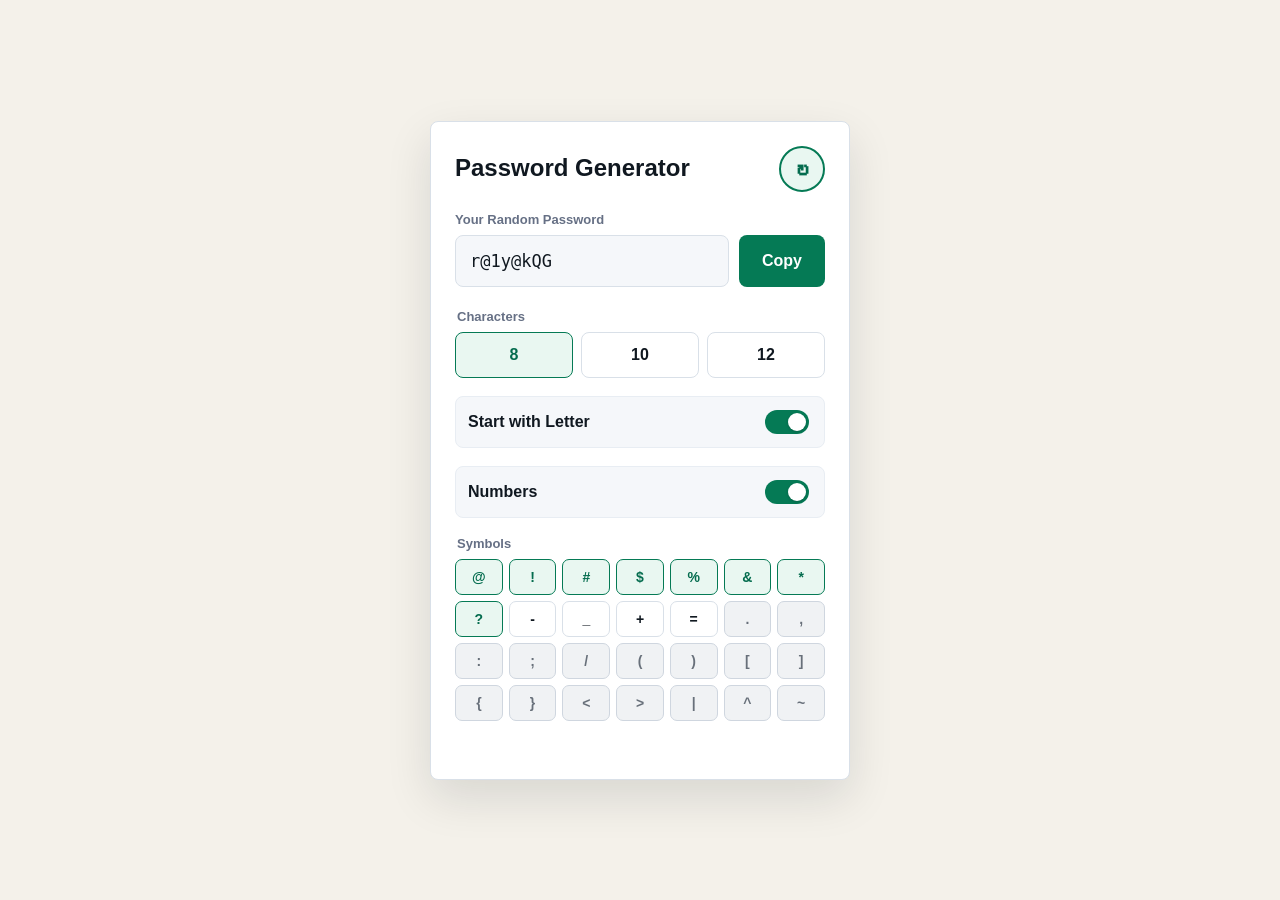
==== popup.html @ 5c017d9a "Add extension popup page" ====
<!doctype html>
<html lang="ko">
<head>
  <meta charset="utf-8" />
  <meta name="viewport" content="width=device-width, initial-scale=1" />
  <title>Password Generator</title>
  <link rel="stylesheet" href="styles.css" />
</head>
<body>
  <main class="generator-shell" aria-label="Password Generator">
    <section class="generator-panel">
      <div class="panel-header">
        <h1>Password Generator</h1>
        <button id="generate" class="refresh-button" type="button" aria-label="새 비밀번호 생성" title="새 비밀번호 생성">
          <span aria-hidden="true">↻</span>
        </button>
      </div>

      <label class="field-label" for="password">Your Random Password</label>
      <div class="password-row">
        <input id="password" type="text" readonly aria-live="polite" />
        <button id="copy" class="copy-button" type="button">Copy</button>
      </div>

      <div class="options">
        <fieldset class="option-block">
          <legend class="option-title">Characters</legend>
          <div class="length-options">
            <label><input type="radio" name="length" value="8" checked /><span>8</span></label>
            <label><input type="radio" name="length" value="10" /><span>10</span></label>
            <label><input type="radio" name="length" value="12" /><span>12</span></label>
          </div>
        </fieldset>

        <label class="switch-row">
          <span>Start with Letter</span>
          <input id="startWithLetter" type="checkbox" checked />
        </label>

        <label class="switch-row">
          <span>Numbers</span>
          <input id="useNumbers" type="checkbox" checked />
        </label>

        <fieldset class="option-block">
          <legend class="option-title">Symbols</legend>
          <div class="symbol-options">
            <label><input type="checkbox" name="symbol" value="@" checked /><span>@</span></label>
            <label><input type="checkbox" name="symbol" value="!" checked /><span>!</span></label>
            <label><input type="checkbox" name="symbol" value="#" checked /><span>#</span></label>
            <label><input type="checkbox" name="symbol" value="$" checked /><span>$</span></label>
            <label><input type="checkbox" name="symbol" value="%" checked /><span>%</span></label>
            <label><input type="checkbox" name="symbol" value="&amp;" checked /><span>&amp;</span></label>
            <label><input type="checkbox" name="symbol" value="*" checked /><span>*</span></label>
            <label><input type="checkbox" name="symbol" value="?" checked /><span>?</span></label>
            <label><input type="checkbox" name="symbol" value="-" /><span>-</span></label>
            <label><input type="checkbox" name="symbol" value="_" /><span>_</span></label>
            <label><input type="checkbox" name="symbol" value="+" /><span>+</span></label>
            <label><input type="checkbox" name="symbol" value="=" /><span>=</span></label>
            <label><input type="checkbox" name="symbol" value="." /><span class="symbol-caution" title="Small or easy to miss">.</span></label>
            <label><input type="checkbox" name="symbol" value="," /><span class="symbol-caution" title="Small or easy to miss">,</span></label>
            <label><input type="checkbox" name="symbol" value=":" /><span class="symbol-caution" title="Small or easy to miss">:</span></label>
            <label><input type="checkbox" name="symbol" value=";" /><span class="symbol-caution" title="Small or easy to miss">;</span></label>
            <label><input type="checkbox" name="symbol" value="/" /><span class="symbol-caution" title="Can be hard to distinguish">/</span></label>
            <label><input type="checkbox" name="symbol" value="(" /><span class="symbol-caution" title="Bracket symbol">(</span></label>
            <label><input type="checkbox" name="symbol" value=")" /><span class="symbol-caution" title="Bracket symbol">)</span></label>
            <label><input type="checkbox" name="symbol" value="[" /><span class="symbol-caution" title="Bracket symbol">[</span></label>
            <label><input type="checkbox" name="symbol" value="]" /><span class="symbol-caution" title="Bracket symbol">]</span></label>
            <label><input type="checkbox" name="symbol" value="{" /><span class="symbol-caution" title="Bracket symbol">{</span></label>
            <label><input type="checkbox" name="symbol" value="}" /><span class="symbol-caution" title="Bracket symbol">}</span></label>
            <label><input type="checkbox" name="symbol" value="&lt;" /><span class="symbol-caution" title="Can be hard to distinguish">&lt;</span></label>
            <label><input type="checkbox" name="symbol" value="&gt;" /><span class="symbol-caution" title="Can be hard to distinguish">&gt;</span></label>
            <label><input type="checkbox" name="symbol" value="|" /><span class="symbol-caution" title="Can be confused with I or l">|</span></label>
            <label><input type="checkbox" name="symbol" value="^" /><span class="symbol-caution" title="Small or easy to miss">^</span></label>
            <label><input type="checkbox" name="symbol" value="~" /><span class="symbol-caution" title="Small or easy to miss">~</span></label>
          </div>
        </fieldset>
      </div>

      <p id="message" class="message" aria-live="polite"></p>
    </section>
  </main>

  <script src="popup.js"></script>
</body>
</html>
---- styles.css ----
* {
  box-sizing: border-box;
}

:root {
  color-scheme: light;
  --page: #f4f1ea;
  --panel: #ffffff;
  --text: #101820;
  --muted: #667085;
  --border: #d9e0e8;
  --soft: #f5f7fa;
  --soft-border: #e8edf3;
  --primary: #057a55;
  --primary-dark: #046c4e;
  --focus: rgba(5, 122, 85, 0.2);
}

html,
body {
  min-height: 100%;
}

body {
  margin: 0;
  font-family: Inter, -apple-system, BlinkMacSystemFont, "Segoe UI", sans-serif;
  background: var(--page);
  color: var(--text);
}

button,
input {
  font: inherit;
}

.generator-shell {
  min-height: 100vh;
  display: grid;
  place-items: center;
  padding: 24px;
}

.generator-panel {
  width: min(100%, 420px);
  background: var(--panel);
  border: 1px solid var(--border);
  border-radius: 8px;
  padding: 24px;
  box-shadow: 0 18px 46px rgba(16, 24, 32, 0.12);
}

.panel-header {
  display: flex;
  align-items: center;
  justify-content: space-between;
  gap: 16px;
  margin-bottom: 20px;
}

h1 {
  margin: 0;
  font-size: 24px;
  line-height: 1.18;
  letter-spacing: 0;
}

.refresh-button {
  width: 46px;
  height: 46px;
  flex: 0 0 46px;
  display: grid;
  place-items: center;
  border: 2px solid var(--primary);
  border-radius: 999px;
  background: #e9f7f1;
  color: var(--primary-dark);
  font-size: 26px;
  font-weight: 900;
  line-height: 1;
  cursor: pointer;
}

.refresh-button:hover {
  background: #dff2e9;
}

.refresh-button span {
  display: block;
  transform: translateY(-1px);
}

.field-label,
.option-title {
  display: block;
  margin: 0 0 8px;
  color: var(--muted);
  font-size: 13px;
  font-weight: 700;
}

.password-row {
  display: grid;
  grid-template-columns: minmax(0, 1fr) 86px;
  gap: 10px;
  margin-bottom: 22px;
}

#password {
  width: 100%;
  min-width: 0;
  height: 52px;
  border: 1px solid var(--border);
  border-radius: 8px;
  padding: 0 14px;
  background: var(--soft);
  color: var(--text);
  font-family: ui-monospace, SFMono-Regular, Menlo, Monaco, Consolas, monospace;
  font-size: 17px;
  letter-spacing: 0;
  overflow: hidden;
  text-overflow: ellipsis;
}

.copy-button {
  height: 52px;
  border: 0;
  border-radius: 8px;
  background: var(--primary);
  color: #ffffff;
  font-weight: 800;
  cursor: pointer;
}

.copy-button:hover {
  background: var(--primary-dark);
}

.options {
  display: grid;
  gap: 18px;
}

.option-block {
  margin: 0;
  padding: 0;
  border: 0;
}

.length-options,
.symbol-options {
  display: grid;
  gap: 6px;
}

.length-options {
  grid-template-columns: repeat(3, 1fr);
  gap: 8px;
}

.symbol-options {
  grid-template-columns: repeat(7, minmax(0, 1fr));
}

.length-options label,
.symbol-options label {
  position: relative;
  min-width: 0;
}

.length-options input,
.symbol-options input {
  position: absolute;
  opacity: 0;
  pointer-events: none;
}

.length-options span,
.symbol-options span {
  height: 46px;
  display: grid;
  place-items: center;
  border: 1px solid var(--border);
  border-radius: 8px;
  background: var(--panel);
  color: var(--text);
  font-weight: 800;
  cursor: pointer;
}

.symbol-options span {
  height: 36px;
  border-radius: 7px;
  font-size: 14px;
}

.symbol-options .symbol-caution {
  background: #f0f2f4;
  border-color: #cfd6df;
  color: #68707a;
}

.length-options input:checked + span,
.symbol-options input:checked + span {
  border-color: var(--primary);
  background: #e9f7f1;
  color: var(--primary-dark);
}

.symbol-options input:checked + .symbol-caution {
  background: #e4e8ed;
  border-color: #8b98a8;
  color: #394150;
  box-shadow: inset 0 0 0 1px #8b98a8;
}

.switch-row {
  min-height: 46px;
  display: flex;
  align-items: center;
  justify-content: space-between;
  gap: 12px;
  border: 1px solid var(--soft-border);
  border-radius: 8px;
  padding: 10px 12px;
  background: var(--soft);
}

.switch-row span {
  color: var(--text);
  font-weight: 700;
}

.switch-row input {
  width: 44px;
  height: 24px;
  flex: 0 0 44px;
  position: relative;
  appearance: none;
  border: 0;
  border-radius: 999px;
  background: #c7d0dc;
  cursor: pointer;
}

.switch-row input::after {
  content: "";
  width: 18px;
  height: 18px;
  position: absolute;
  top: 3px;
  left: 3px;
  border-radius: 50%;
  background: #ffffff;
  box-shadow: 0 1px 3px rgba(16, 24, 32, 0.24);
  transition: transform 0.16s ease;
}

.switch-row input:checked {
  background: var(--primary);
}

.switch-row input:checked::after {
  transform: translateX(20px);
}

.message {
  min-height: 18px;
  margin: 16px 0 0;
  color: var(--primary-dark);
  font-size: 13px;
  font-weight: 700;
}

button:focus-visible,
input:focus-visible,
.length-options input:focus-visible + span,
.symbol-options input:focus-visible + span {
  outline: 4px solid var(--focus);
  outline-offset: 2px;
}

@media (max-width: 440px) {
  .generator-shell {
    padding: 12px;
    place-items: start center;
  }

  .generator-panel {
    width: 100%;
    padding: 16px;
  }

  h1 {
    font-size: 21px;
  }

  .password-row {
    grid-template-columns: 1fr;
  }

  .copy-button {
    width: 100%;
  }

  .symbol-options {
    grid-template-columns: repeat(7, minmax(0, 1fr));
    gap: 5px;
  }

  .symbol-options span {
    height: 34px;
  }
}

@media (max-width: 340px) {
  .panel-header {
    align-items: start;
  }

  .symbol-options {
    grid-template-columns: repeat(7, minmax(0, 1fr));
    gap: 4px;
  }

  .symbol-options span {
    height: 32px;
    font-size: 13px;
  }
}
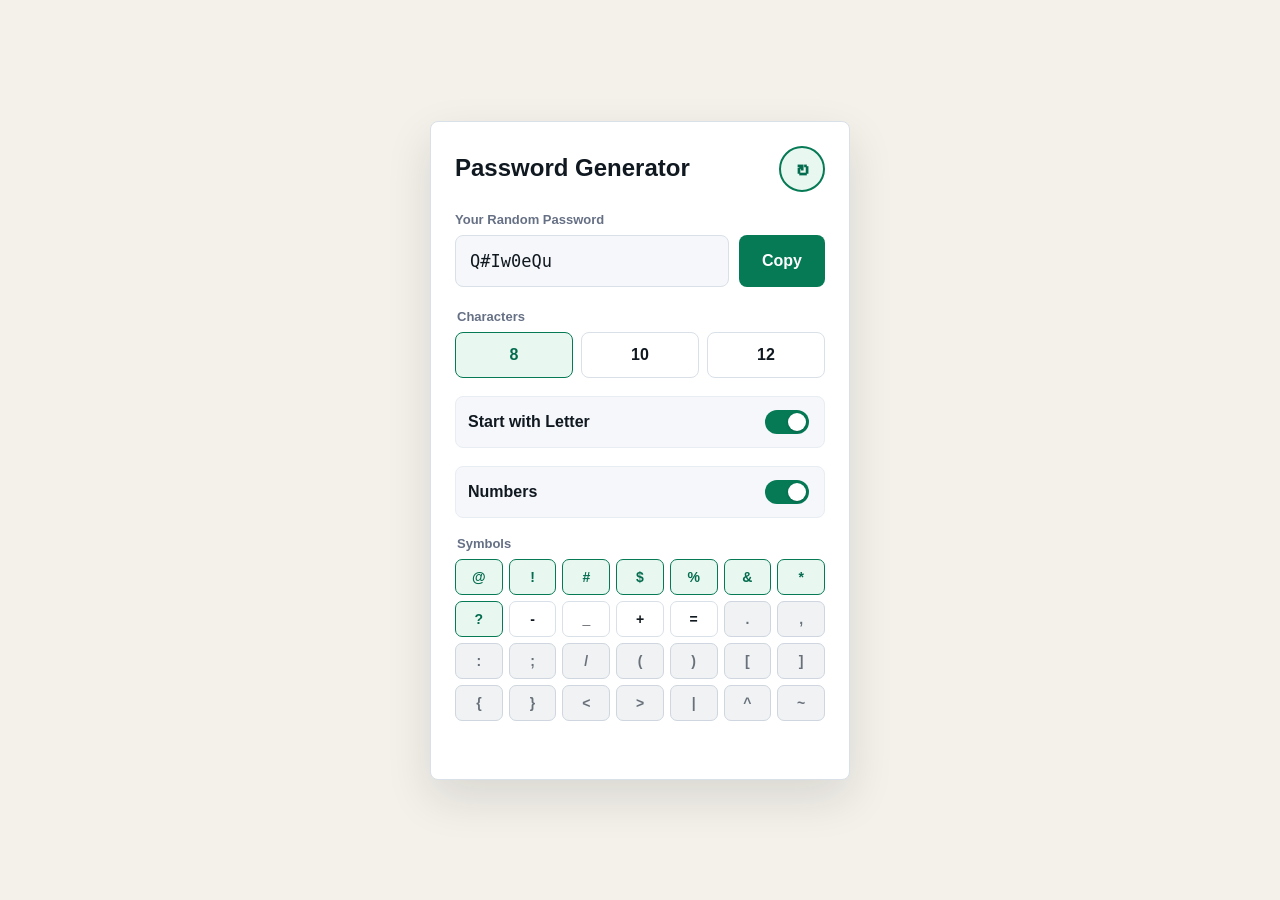
==== commit 0a468b84: "Bust cached popup script" ====
--- a/popup.html
+++ b/popup.html
@@ -81,6 +81,6 @@
     </section>
   </main>
 
-  <script src="popup.js"></script>
+  <script src="popup.js?v=20260901"></script>
 </body>
 </html>
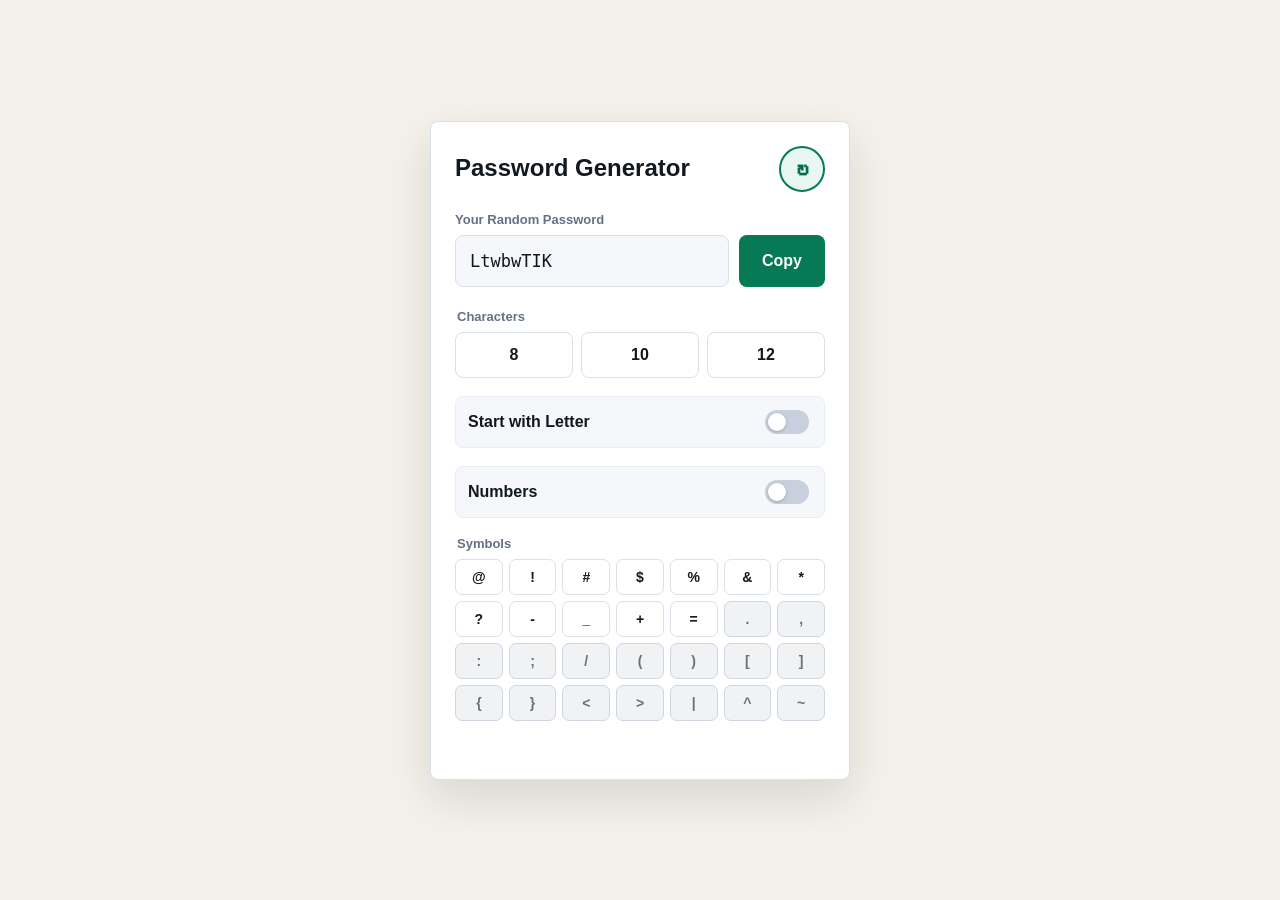
==== commit 6127c1f3: "Reset default popup options" ====
--- a/popup.html
+++ b/popup.html
@@ -26,7 +26,7 @@
         <fieldset class="option-block">
           <legend class="option-title">Characters</legend>
           <div class="length-options">
-            <label><input type="radio" name="length" value="8" checked /><span>8</span></label>
+            <label><input type="radio" name="length" value="8" /><span>8</span></label>
             <label><input type="radio" name="length" value="10" /><span>10</span></label>
             <label><input type="radio" name="length" value="12" /><span>12</span></label>
           </div>
@@ -34,25 +34,25 @@
 
         <label class="switch-row">
           <span>Start with Letter</span>
-          <input id="startWithLetter" type="checkbox" checked />
+          <input id="startWithLetter" type="checkbox" />
         </label>
 
         <label class="switch-row">
           <span>Numbers</span>
-          <input id="useNumbers" type="checkbox" checked />
+          <input id="useNumbers" type="checkbox" />
         </label>
 
         <fieldset class="option-block">
           <legend class="option-title">Symbols</legend>
           <div class="symbol-options">
-            <label><input type="checkbox" name="symbol" value="@" checked /><span>@</span></label>
-            <label><input type="checkbox" name="symbol" value="!" checked /><span>!</span></label>
-            <label><input type="checkbox" name="symbol" value="#" checked /><span>#</span></label>
-            <label><input type="checkbox" name="symbol" value="$" checked /><span>$</span></label>
-            <label><input type="checkbox" name="symbol" value="%" checked /><span>%</span></label>
-            <label><input type="checkbox" name="symbol" value="&amp;" checked /><span>&amp;</span></label>
-            <label><input type="checkbox" name="symbol" value="*" checked /><span>*</span></label>
-            <label><input type="checkbox" name="symbol" value="?" checked /><span>?</span></label>
+            <label><input type="checkbox" name="symbol" value="@" /><span>@</span></label>
+            <label><input type="checkbox" name="symbol" value="!" /><span>!</span></label>
+            <label><input type="checkbox" name="symbol" value="#" /><span>#</span></label>
+            <label><input type="checkbox" name="symbol" value="$" /><span>$</span></label>
+            <label><input type="checkbox" name="symbol" value="%" /><span>%</span></label>
+            <label><input type="checkbox" name="symbol" value="&amp;" /><span>&amp;</span></label>
+            <label><input type="checkbox" name="symbol" value="*" /><span>*</span></label>
+            <label><input type="checkbox" name="symbol" value="?" /><span>?</span></label>
             <label><input type="checkbox" name="symbol" value="-" /><span>-</span></label>
             <label><input type="checkbox" name="symbol" value="_" /><span>_</span></label>
             <label><input type="checkbox" name="symbol" value="+" /><span>+</span></label>
@@ -81,6 +81,6 @@
     </section>
   </main>
 
-  <script src="popup.js?v=20260901"></script>
+  <script src="popup.js?v=20260901-defaults"></script>
 </body>
 </html>
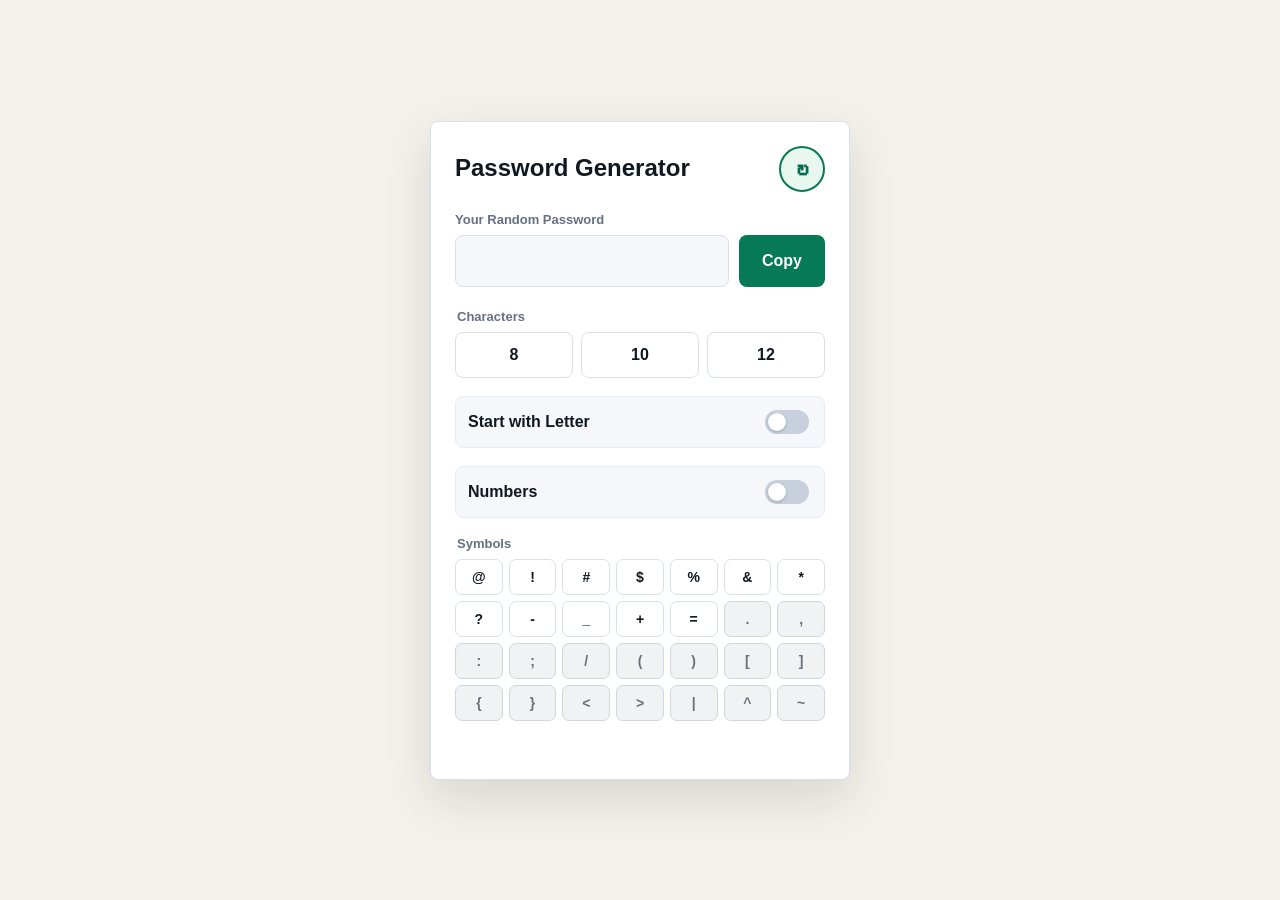
==== commit d1107090: "Load character validation popup script version" ====
--- a/popup.html
+++ b/popup.html
@@ -81,6 +81,6 @@
     </section>
   </main>
 
-  <script src="popup.js?v=20260901-defaults"></script>
+  <script src="popup.js?v=20260901-character-error"></script>
 </body>
 </html>
--- a/styles.css
+++ b/styles.css
@@ -13,6 +13,9 @@
   --soft-border: #e8edf3;
   --primary: #057a55;
   --primary-dark: #046c4e;
+  --danger: #c81e1e;
+  --danger-soft: #fff1f1;
+  --danger-border: #f1b8b8;
   --focus: rgba(5, 122, 85, 0.2);
 }
 
@@ -119,6 +122,15 @@
   letter-spacing: 0;
   overflow: hidden;
   text-overflow: ellipsis;
+}
+
+#password.is-error {
+  border-color: var(--danger-border);
+  background: var(--danger-soft);
+  color: var(--danger);
+  font-family: Inter, -apple-system, BlinkMacSystemFont, "Segoe UI", sans-serif;
+  font-size: 15px;
+  font-weight: 800;
 }
 
 .copy-button {
